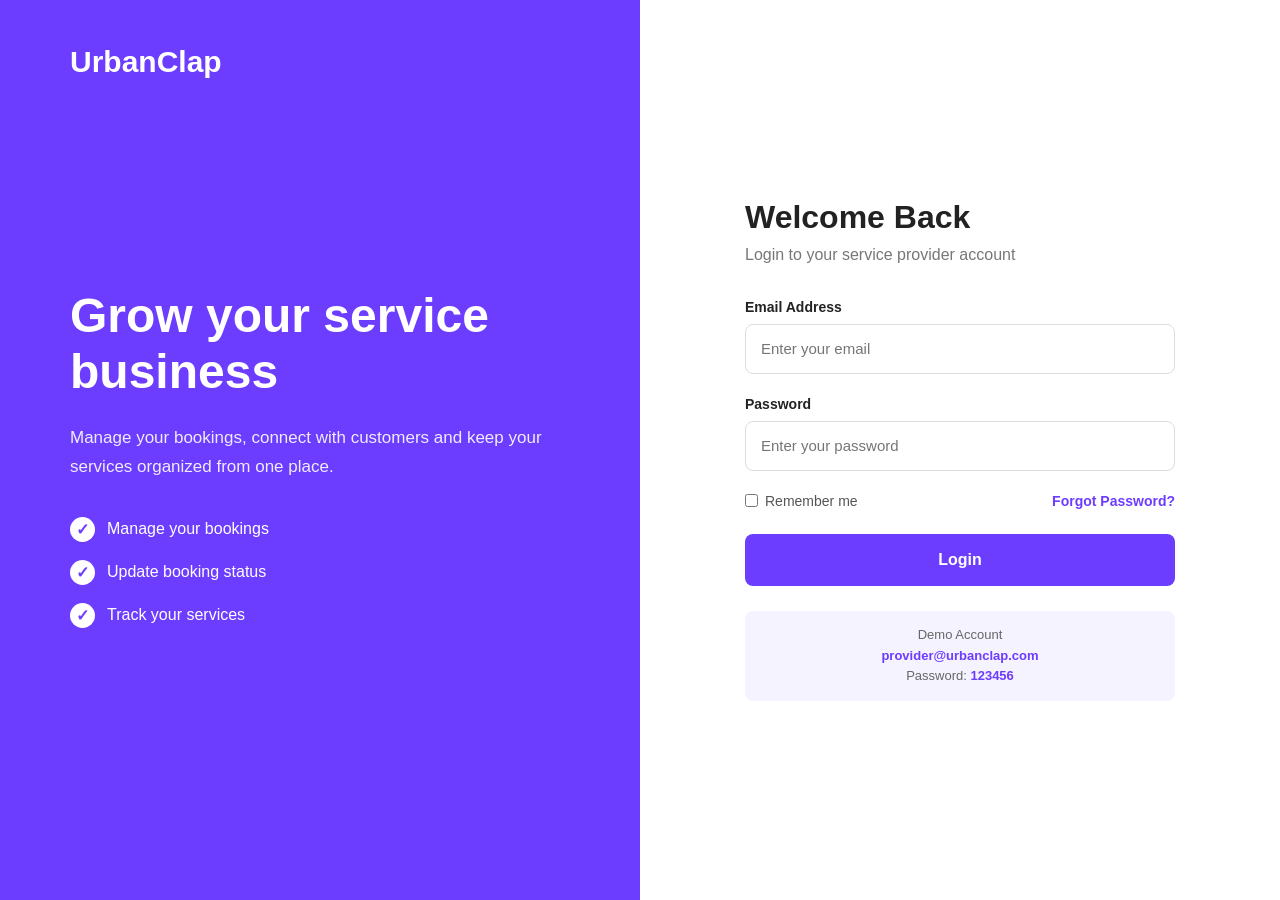
==== index.html @ c30de847 "Initial UrbanClap dashboard project" ====
<!DOCTYPE html>
<html lang="en">

<head>
    <meta charset="UTF-8">
    <meta name="viewport" content="width=device-width, initial-scale=1.0">

    <title>UrbanClap | Provider Login</title>

    <link rel="stylesheet" href="css/style.css">
</head>

<body>

    <div class="login-page">

        <!-- Left Section -->
        <div class="login-info">

            <div class="brand">
                UrbanClap
            </div>

            <div class="info-content">

                <h1>
                    Grow your service business
                </h1>

                <p>
                    Manage your bookings, connect with customers
                    and keep your services organized from one place.
                </p>

                <div class="feature">
                    <span>✓</span>
                    Manage your bookings
                </div>

                <div class="feature">
                    <span>✓</span>
                    Update booking status
                </div>

                <div class="feature">
                    <span>✓</span>
                    Track your services
                </div>

            </div>

        </div>


        <!-- Login Section -->
        <div class="login-section">

            <div class="login-card">

                <div class="mobile-logo">
                    UrbanClap
                </div>

                <h2>Welcome Back</h2>

                <p class="login-subtitle">
                    Login to your service provider account
                </p>


                <form id="loginForm">

                    <div class="form-group">

                        <label for="email">
                            Email Address
                        </label>

                        <input
                            type="email"
                            id="email"
                            placeholder="Enter your email"
                            required
                        >

                    </div>


                    <div class="form-group">

                        <label for="password">
                            Password
                        </label>

                        <input
                            type="password"
                            id="password"
                            placeholder="Enter your password"
                            required
                        >

                    </div>


                    <div class="form-options">

                        <label class="remember">
                            <input type="checkbox">
                            Remember me
                        </label>

                        <a href="#">
                            Forgot Password?
                        </a>

                    </div>


                    <button type="submit" class="login-btn">
                        Login
                    </button>

                </form>


                <p class="demo-account">
                    Demo Account
                    <br>
                    <strong>provider@urbanclap.com</strong>
                    <br>
                    Password: <strong>123456</strong>
                </p>

            </div>

        </div>

    </div>


    <script src="js/script.js"></script>

</body>

</html>
---- css/style.css ----
* {
    margin: 0;
    padding: 0;
    box-sizing: border-box;
}

body {
    font-family: Arial, Helvetica, sans-serif;
    background: #f7f7f8;
    color: #222;
}

.login-page {
    min-height: 100vh;
    display: flex;
}

/* LEFT SIDE */

.login-info {
    width: 50%;
    min-height: 100vh;
    background: #6c3cff;
    color: white;
    padding: 45px 70px;
    display: flex;
    flex-direction: column;
}

.brand {
    font-size: 30px;
    font-weight: 700;
}

.info-content {
    max-width: 520px;
    margin: auto 0;
}

.info-content h1 {
    font-size: 48px;
    line-height: 1.15;
    margin-bottom: 25px;
}

.info-content p {
    font-size: 17px;
    line-height: 1.7;
    opacity: 0.9;
    margin-bottom: 35px;
}

.feature {
    display: flex;
    align-items: center;
    gap: 12px;
    margin-bottom: 18px;
    font-size: 16px;
}

.feature span {
    width: 25px;
    height: 25px;
    border-radius: 50%;
    background: white;
    color: #6c3cff;
    display: flex;
    align-items: center;
    justify-content: center;
    font-weight: bold;
}

/* LOGIN SIDE */

.login-section {
    width: 50%;
    min-height: 100vh;
    display: flex;
    justify-content: center;
    align-items: center;
    background: white;
    padding: 40px;
}

.login-card {
    width: 100%;
    max-width: 430px;
}

.login-card h2 {
    font-size: 32px;
    margin-bottom: 10px;
}

.login-subtitle {
    color: #777;
    margin-bottom: 35px;
}

/* FORM */

.form-group {
    margin-bottom: 22px;
}

.form-group label {
    display: block;
    font-size: 14px;
    font-weight: 600;
    margin-bottom: 9px;
}

.form-group input {
    width: 100%;
    height: 50px;
    border: 1px solid #ddd;
    border-radius: 8px;
    padding: 0 15px;
    font-size: 15px;
    outline: none;
    transition: 0.2s;
}

.form-group input:focus {
    border-color: #6c3cff;
    box-shadow: 0 0 0 3px rgba(108, 60, 255, 0.1);
}

/* OPTIONS */

.form-options {
    display: flex;
    justify-content: space-between;
    align-items: center;
    margin-bottom: 25px;
    font-size: 14px;
}

.remember {
    display: flex;
    align-items: center;
    gap: 7px;
    color: #555;
}

.form-options a {
    color: #6c3cff;
    text-decoration: none;
    font-weight: 600;
}

/* BUTTON */

.login-btn {
    width: 100%;
    height: 52px;
    border: none;
    border-radius: 8px;
    background: #6c3cff;
    color: white;
    font-size: 16px;
    font-weight: 600;
    cursor: pointer;
    transition: 0.2s;
}

.login-btn:hover {
    background: #5830d6;
    transform: translateY(-1px);
}

/* DEMO ACCOUNT */

.demo-account {
    text-align: center;
    margin-top: 25px;
    padding: 14px;
    border-radius: 8px;
    background: #f5f3ff;
    color: #666;
    font-size: 13px;
    line-height: 1.6;
}

.demo-account strong {
    color: #6c3cff;
}

.mobile-logo {
    display: none;
}

/* RESPONSIVE */

@media (max-width: 800px) {

    .login-page {
        flex-direction: column;
    }

    .login-info {
        width: 100%;
        min-height: auto;
        padding: 30px;
    }

    .info-content {
        margin: 50px 0 20px;
    }

    .info-content h1 {
        font-size: 36px;
    }

    .login-section {
        width: 100%;
        min-height: auto;
        padding: 45px 25px;
    }

    .brand {
        display: none;
    }

    .mobile-logo {
        display: block;
        color: #6c3cff;
        font-size: 27px;
        font-weight: 700;
        margin-bottom: 30px;
    }
}

/* =================================
   DASHBOARD
================================= */

.dashboard-layout {
    min-height: 100vh;
    display: flex;
    background: #f7f7f9;
}


/* SIDEBAR */

.sidebar {
    width: 250px;
    min-height: 100vh;
    background: #ffffff;
    border-right: 1px solid #eeeeee;
    display: flex;
    flex-direction: column;
    padding: 28px 18px;
}

.sidebar-logo {
    font-size: 26px;
    font-weight: 700;
    color: #6c3cff;
    padding: 0 12px;
    margin-bottom: 35px;
}

.provider-info {
    display: flex;
    align-items: center;
    gap: 12px;
    padding: 12px;
    background: #f7f5ff;
    border-radius: 10px;
    margin-bottom: 30px;
}

.provider-avatar,
.profile-avatar {
    width: 42px;
    height: 42px;
    border-radius: 50%;
    background: #6c3cff;
    color: white;
    display: flex;
    align-items: center;
    justify-content: center;
    font-size: 13px;
    font-weight: bold;
}

.provider-info strong {
    display: block;
    font-size: 13px;
}

.provider-info small {
    display: block;
    color: #888;
    font-size: 11px;
    margin-top: 4px;
}


/* MENU */

.sidebar-menu {
    display: flex;
    flex-direction: column;
    gap: 6px;
}

.menu-item {
    display: flex;
    align-items: center;
    gap: 13px;
    padding: 13px 14px;
    border-radius: 8px;
    color: #666;
    text-decoration: none;
    font-size: 14px;
    transition: 0.2s;
}

.menu-item span {
    width: 20px;
    text-align: center;
    font-size: 17px;
}

.menu-item:hover {
    background: #f5f2ff;
    color: #6c3cff;
}

.menu-item.active {
    background: #6c3cff;
    color: white;
}

.sidebar-bottom {
    margin-top: auto;
}

.logout:hover {
    color: #e53935;
    background: #fff2f2;
}


/* MAIN CONTENT */

.main-content {
    flex: 1;
    padding: 30px 40px;
    overflow-x: hidden;
}


/* TOPBAR */

.topbar {
    display: flex;
    align-items: center;
    justify-content: space-between;
    margin-bottom: 30px;
}

.topbar h1 {
    font-size: 30px;
    margin-bottom: 7px;
}

.topbar p {
    color: #888;
    font-size: 14px;
}

.topbar-profile {
    display: flex;
    align-items: center;
    gap: 22px;
}

.notification {
    position: relative;
    font-size: 20px;
    cursor: pointer;
}

.notification-dot {
    position: absolute;
    top: 0;
    right: -2px;
    width: 7px;
    height: 7px;
    background: #ff4d4d;
    border-radius: 50%;
}


/* STAT CARDS */

.stats-grid {
    display: grid;
    grid-template-columns: repeat(4, 1fr);
    gap: 20px;
    margin-bottom: 30px;
}

.stat-card {
    background: white;
    border: 1px solid #eeeeee;
    border-radius: 12px;
    padding: 22px;
    display: flex;
    align-items: center;
    gap: 17px;
}

.stat-icon {
    width: 50px;
    height: 50px;
    border-radius: 10px;
    display: flex;
    align-items: center;
    justify-content: center;
    font-size: 22px;
}

.stat-icon.purple {
    background: #f0ebff;
}

.stat-icon.orange {
    background: #fff3df;
}

.stat-icon.blue {
    background: #e9f4ff;
}

.stat-icon.green {
    background: #e8f8ee;
}

.stat-card p {
    color: #888;
    font-size: 13px;
    margin-bottom: 7px;
}

.stat-card h2 {
    font-size: 25px;
}


/* BOOKINGS */

.bookings-section {
    background: white;
    border: 1px solid #eeeeee;
    border-radius: 12px;
    padding: 25px;
}

.section-header {
    display: flex;
    align-items: center;
    justify-content: space-between;
    margin-bottom: 25px;
}

.section-header h2 {
    font-size: 20px;
    margin-bottom: 6px;
}

.section-header p {
    color: #888;
    font-size: 13px;
}

.view-all {
    text-decoration: none;
    color: #6c3cff;
    font-size: 14px;
    font-weight: 600;
}


/* TABLE */

.table-container {
    overflow-x: auto;
}

table {
    width: 100%;
    border-collapse: collapse;
}

th {
    text-align: left;
    color: #888;
    font-size: 12px;
    font-weight: 600;
    padding: 13px;
    border-bottom: 1px solid #eeeeee;
}

td {
    padding: 16px 13px;
    border-bottom: 1px solid #f0f0f0;
    font-size: 13px;
}

tbody tr:last-child td {
    border-bottom: none;
}


/* CUSTOMER */

.customer {
    display: flex;
    align-items: center;
    gap: 10px;
}

.customer-avatar {
    width: 36px;
    height: 36px;
    border-radius: 50%;
    background: #eee8ff;
    color: #6c3cff;
    display: flex;
    align-items: center;
    justify-content: center;
    font-size: 11px;
    font-weight: bold;
}

.customer strong {
    display: block;
    font-size: 13px;
}

.customer small {
    display: block;
    color: #999;
    margin-top: 3px;
    font-size: 10px;
}


/* STATUS */

.status {
    display: inline-block;
    padding: 6px 11px;
    border-radius: 20px;
    font-size: 11px;
    font-weight: 600;
}

.status.pending {
    background: #fff3d9;
    color: #c88600;
}

.status.confirmed {
    background: #e8f0ff;
    color: #3970d8;
}

.status.progress {
    background: #eee9ff;
    color: #6c3cff;
}

.status.completed {
    background: #e5f8ec;
    color: #249653;
}


/* RESPONSIVE */

@media (max-width: 1000px) {

    .stats-grid {
        grid-template-columns: repeat(2, 1fr);
    }

}

@media (max-width: 700px) {

    .sidebar {
        width: 70px;
        padding: 20px 10px;
    }

    .sidebar-logo {
        font-size: 0;
        text-align: center;
    }

    .sidebar-logo::after {
        content: "U";
        font-size: 25px;
        color: #6c3cff;
    }

    .provider-info {
        justify-content: center;
        padding: 8px;
    }

    .provider-info > div:last-child {
        display: none;
    }

    .menu-item {
        justify-content: center;
        padding: 13px 5px;
    }

    .menu-item span {
        margin: 0;
    }

    .menu-item {
        font-size: 0;
    }

    .main-content {
        padding: 25px 18px;
    }

    .stats-grid {
        grid-template-columns: 1fr;
    }

    .topbar h1 {
        font-size: 25px;
    }
}

/* =========================
   BOOKING ACTION BUTTON
========================= */

.action-btn {
    border: none;
    background: #6c3cff;
    color: white;
    padding: 8px 14px;
    border-radius: 6px;
    font-size: 12px;
    font-weight: 600;
    cursor: pointer;
}

.action-btn:hover {
    background: #5830d6;
}

.action-btn.disabled {
    background: #eeeeee;
    color: #999;
    cursor: not-allowed;
}

/* =========================
   PROFILE PAGE
========================= */

.profile-section {
    width: 100%;
}

.profile-card {
    background: white;
    border: 1px solid #eeeeee;
    border-radius: 12px;
    padding: 30px;
}

.profile-header {
    display: flex;
    align-items: center;
    gap: 18px;
}

.large-avatar {
    width: 75px;
    height: 75px;
    border-radius: 50%;
    background: #eee8ff;
    color: #6c3cff;
    display: flex;
    align-items: center;
    justify-content: center;
    font-size: 22px;
    font-weight: bold;
}

.profile-header h2 {
    font-size: 22px;
    margin-bottom: 7px;
}

.profile-header p {
    color: #888;
    font-size: 14px;
}

.profile-divider {
    height: 1px;
    background: #eeeeee;
    margin: 30px 0;
}

.profile-card h3 {
    font-size: 17px;
    margin-bottom: 20px;
}

.profile-grid {
    display: grid;
    grid-template-columns: repeat(2, 1fr);
    gap: 22px;
}

.profile-field label {
    display: block;
    font-size: 13px;
    font-weight: 600;
    margin-bottom: 8px;
    color: #444;
}

.profile-field input,
.profile-field select,
.about-provider textarea {
    width: 100%;
    border: 1px solid #dddddd;
    border-radius: 8px;
    padding: 12px 14px;
    font-size: 14px;
    outline: none;
    font-family: Arial, sans-serif;
}

.profile-field input:focus,
.profile-field select:focus,
.about-provider textarea:focus {
    border-color: #6c3cff;
    box-shadow: 0 0 0 3px rgba(108, 60, 255, 0.08);
}

.about-provider {
    margin-top: 30px;
}

.about-provider textarea {
    resize: vertical;
    line-height: 1.5;
}

.profile-actions {
    display: flex;
    justify-content: flex-end;
    margin-top: 25px;
}

.save-btn {
    border: none;
    background: #6c3cff;
    color: white;
    padding: 12px 24px;
    border-radius: 8px;
    font-size: 14px;
    font-weight: 600;
    cursor: pointer;
}

.save-btn:hover {
    background: #5830d6;
}
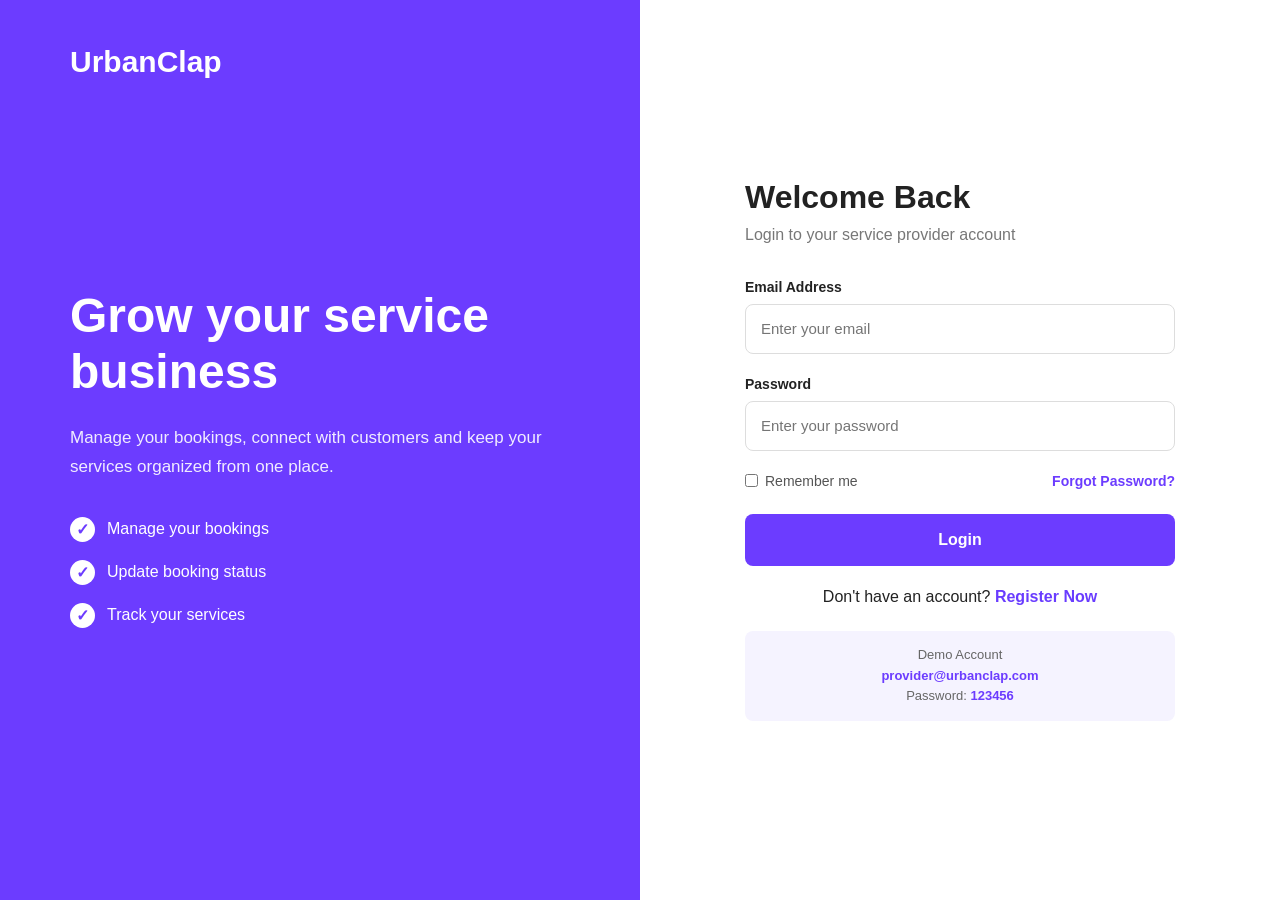
==== commit 4c790180: "Add provider registration page" ====
--- a/index.html
+++ b/index.html
@@ -1,12 +1,11 @@
+
 <!DOCTYPE html>
 <html lang="en">
 
 <head>
     <meta charset="UTF-8">
     <meta name="viewport" content="width=device-width, initial-scale=1.0">
-
     <title>UrbanClap | Provider Login</title>
-
     <link rel="stylesheet" href="css/style.css">
 </head>
 
@@ -14,52 +13,27 @@
 
     <div class="login-page">
 
-        <!-- Left Section -->
         <div class="login-info">
-
-            <div class="brand">
-                UrbanClap
-            </div>
+            <div class="brand">UrbanClap</div>
 
             <div class="info-content">
-
-                <h1>
-                    Grow your service business
-                </h1>
+                <h1>Grow your service business</h1>
 
                 <p>
                     Manage your bookings, connect with customers
                     and keep your services organized from one place.
                 </p>
 
-                <div class="feature">
-                    <span>✓</span>
-                    Manage your bookings
-                </div>
-
-                <div class="feature">
-                    <span>✓</span>
-                    Update booking status
-                </div>
-
-                <div class="feature">
-                    <span>✓</span>
-                    Track your services
-                </div>
-
+                <div class="feature"><span>✓</span> Manage your bookings</div>
+                <div class="feature"><span>✓</span> Update booking status</div>
+                <div class="feature"><span>✓</span> Track your services</div>
             </div>
-
         </div>
 
-
-        <!-- Login Section -->
         <div class="login-section">
-
             <div class="login-card">
 
-                <div class="mobile-logo">
-                    UrbanClap
-                </div>
+                <div class="mobile-logo">UrbanClap</div>
 
                 <h2>Welcome Back</h2>
 
@@ -67,54 +41,28 @@
                     Login to your service provider account
                 </p>
 
-
                 <form id="loginForm">
 
                     <div class="form-group">
-
-                        <label for="email">
-                            Email Address
-                        </label>
-
-                        <input
-                            type="email"
-                            id="email"
-                            placeholder="Enter your email"
-                            required
-                        >
-
+                        <label for="email">Email Address</label>
+                        <input type="email" id="email"
+                               placeholder="Enter your email" required>
                     </div>
 
-
                     <div class="form-group">
-
-                        <label for="password">
-                            Password
-                        </label>
-
-                        <input
-                            type="password"
-                            id="password"
-                            placeholder="Enter your password"
-                            required
-                        >
-
+                        <label for="password">Password</label>
+                        <input type="password" id="password"
+                               placeholder="Enter your password" required>
                     </div>
 
-
                     <div class="form-options">
-
                         <label class="remember">
                             <input type="checkbox">
                             Remember me
                         </label>
 
-                        <a href="#">
-                            Forgot Password?
-                        </a>
-
+                        <a href="#">Forgot Password?</a>
                     </div>
-
 
                     <button type="submit" class="login-btn">
                         Login
@@ -122,24 +70,26 @@
 
                 </form>
 
+                <p style="text-align:center; margin-top:22px;">
+                    Don't have an account?
+                    <a href="register.html"
+                       style="color:#693cff; font-weight:600; text-decoration:none;">
+                        Register Now
+                    </a>
+                </p>
 
                 <p class="demo-account">
-                    Demo Account
-                    <br>
-                    <strong>provider@urbanclap.com</strong>
-                    <br>
+                    Demo Account<br>
+                    <strong>provider@urbanclap.com</strong><br>
                     Password: <strong>123456</strong>
                 </p>
 
             </div>
-
         </div>
 
     </div>
 
-
     <script src="js/script.js"></script>
 
 </body>
-
-</html>+</html>
